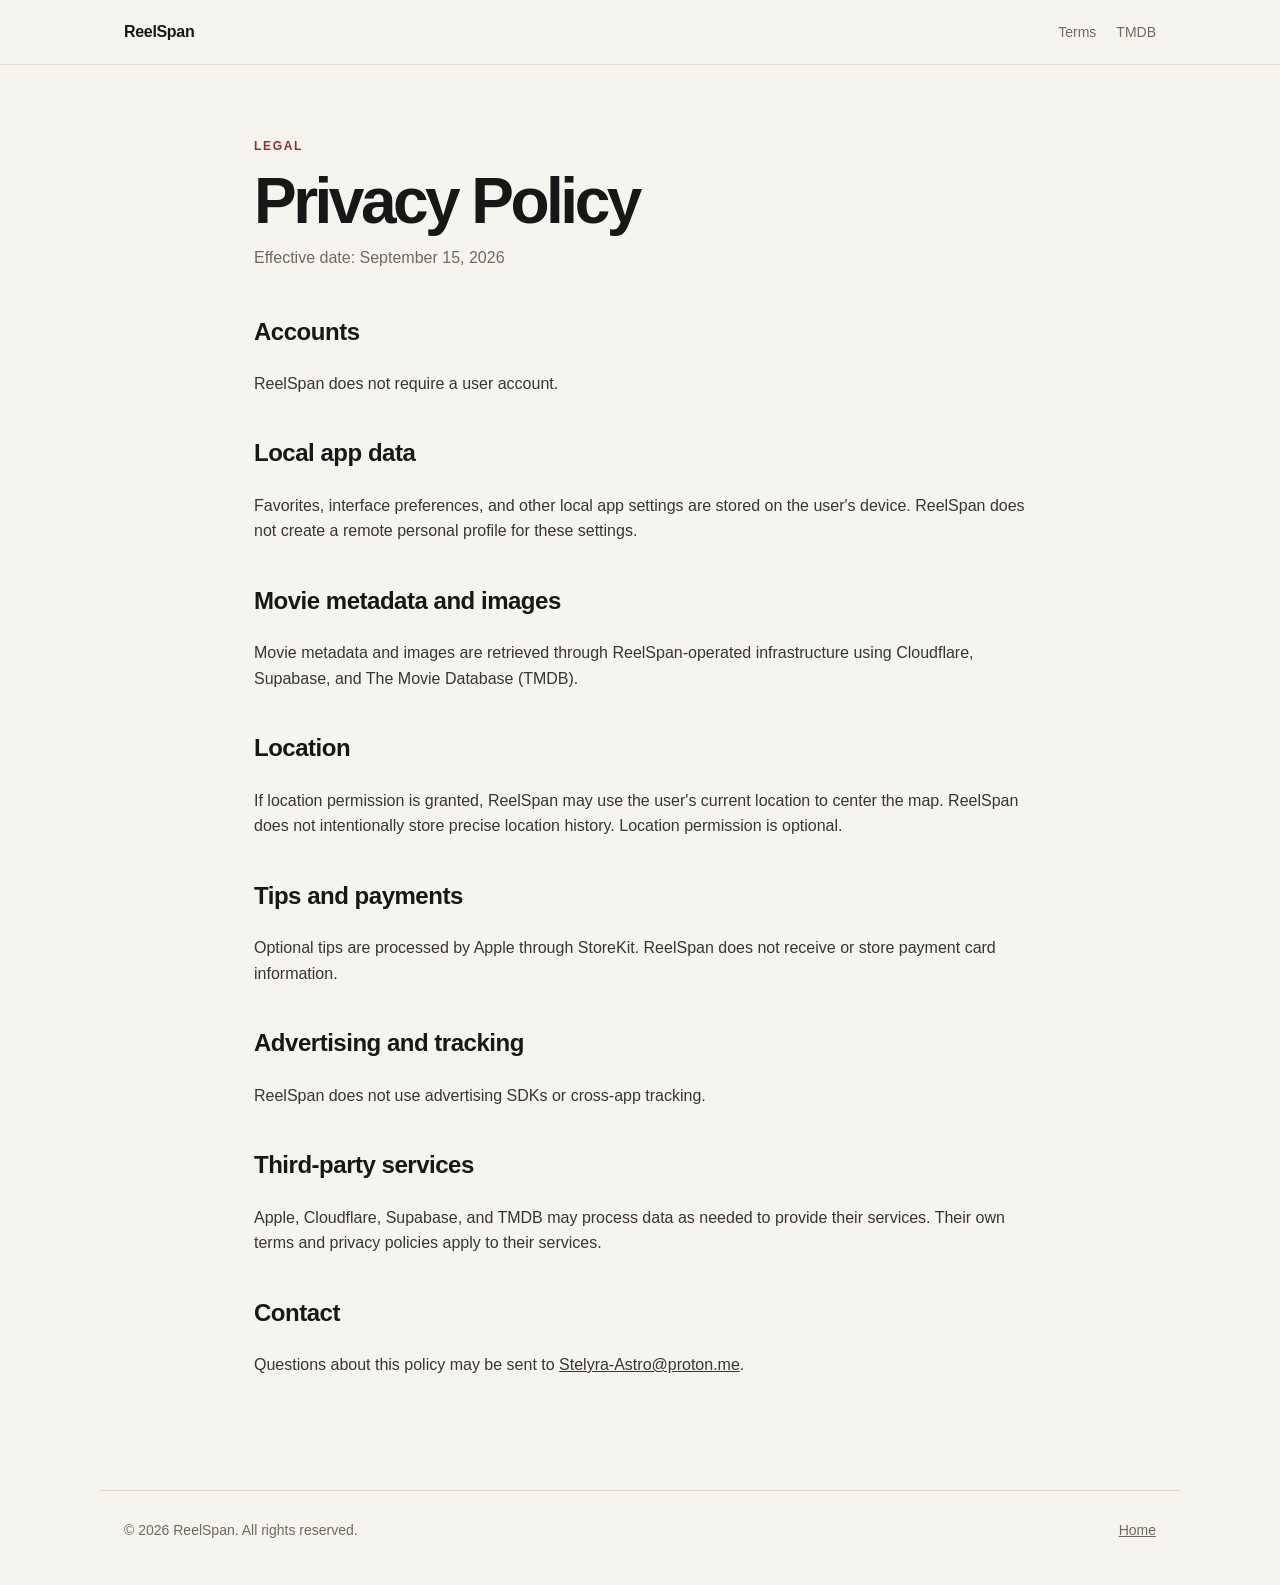
==== privacy/index.html @ 34385f09 "fix: make global place search and publish ReelSpan pages" ====
<!doctype html>
<html lang="en">
<head><meta charset="utf-8" /><meta name="viewport" content="width=device-width, initial-scale=1" /><meta name="description" content="Privacy Policy for ReelSpan." /><title>Privacy Policy — ReelSpan</title><link rel="stylesheet" href="../styles.css" /></head>
<body>
  <header class="site-header"><nav class="nav"><a class="brand" href="../">ReelSpan</a><div class="nav-links"><a href="../terms/">Terms</a><a href="../tmdb/">TMDB</a></div></nav></header>
  <main class="legal">
    <div class="eyebrow">Legal</div><h1>Privacy Policy</h1><div class="updated">Effective date: September 15, 2026</div>
    <h2>Accounts</h2><p>ReelSpan does not require a user account.</p>
    <h2>Local app data</h2><p>Favorites, interface preferences, and other local app settings are stored on the user's device. ReelSpan does not create a remote personal profile for these settings.</p>
    <h2>Movie metadata and images</h2><p>Movie metadata and images are retrieved through ReelSpan-operated infrastructure using Cloudflare, Supabase, and The Movie Database (TMDB).</p>
    <h2>Location</h2><p>If location permission is granted, ReelSpan may use the user's current location to center the map. ReelSpan does not intentionally store precise location history. Location permission is optional.</p>
    <h2>Tips and payments</h2><p>Optional tips are processed by Apple through StoreKit. ReelSpan does not receive or store payment card information.</p>
    <h2>Advertising and tracking</h2><p>ReelSpan does not use advertising SDKs or cross-app tracking.</p>
    <h2>Third-party services</h2><p>Apple, Cloudflare, Supabase, and TMDB may process data as needed to provide their services. Their own terms and privacy policies apply to their services.</p>
    <h2>Contact</h2><p>Questions about this policy may be sent to <a href="mailto:Stelyra-Astro@proton.me">Stelyra-Astro@proton.me</a>.</p>
  </main>
  <footer class="footer"><div>© 2026 ReelSpan. All rights reserved.</div><div><a href="../">Home</a></div></footer>
</body>
</html>
---- styles.css ----
:root { --bg:#f6f4ef; --surface:#fff; --text:#171717; --muted:#6e6a63; --line:#ded9cf; --accent:#8f2f2f; --max:1080px; }
* { box-sizing:border-box; }
html { scroll-behavior:smooth; }
body { margin:0; font-family:-apple-system,BlinkMacSystemFont,"SF Pro Text","Segoe UI",sans-serif; color:var(--text); background:var(--bg); line-height:1.6; }
a { color:inherit; }
.site-header { position:sticky; top:0; z-index:10; backdrop-filter:blur(16px); background:rgba(246,244,239,.9); border-bottom:1px solid rgba(222,217,207,.8); }
.nav { max-width:var(--max); margin:0 auto; min-height:64px; padding:0 24px; display:flex; align-items:center; justify-content:space-between; gap:24px; }
.brand { font-weight:750; letter-spacing:-.02em; text-decoration:none; }
.nav-links { display:flex; gap:20px; flex-wrap:wrap; }
.nav-links a { text-decoration:none; color:var(--muted); font-size:14px; }
.nav-links a:hover { color:var(--text); }
.hero { max-width:var(--max); margin:0 auto; padding:96px 24px 72px; display:grid; grid-template-columns:1.2fr .8fr; gap:56px; align-items:center; }
.eyebrow { text-transform:uppercase; letter-spacing:.14em; font-size:12px; font-weight:700; color:var(--accent); }
h1 { font-size:clamp(46px,7vw,84px); line-height:.98; letter-spacing:-.055em; margin:14px 0 24px; }
.hero p { max-width:650px; font-size:20px; color:var(--muted); }
.cta-row { display:flex; gap:12px; margin-top:30px; flex-wrap:wrap; }
.button { display:inline-flex; align-items:center; justify-content:center; min-height:46px; padding:0 18px; border-radius:12px; text-decoration:none; font-weight:650; border:1px solid var(--line); background:var(--surface); }
.button.primary { background:var(--text); color:#fff; border-color:var(--text); }
.poster-card { min-height:430px; border-radius:28px; border:1px solid var(--line); background:radial-gradient(circle at 70% 20%,rgba(143,47,47,.18),transparent 30%),linear-gradient(145deg,#fff,#e9e4d9); padding:28px; display:flex; flex-direction:column; justify-content:space-between; box-shadow:0 20px 60px rgba(40,30,20,.08); }
.poster-card .mock-title { font-size:32px; font-weight:750; letter-spacing:-.04em; }
.poster-card .mock-meta { color:var(--muted); font-size:14px; }
.map-orbit { width:210px; height:210px; margin:auto; border-radius:50%; border:1px solid rgba(23,23,23,.25); position:relative; }
.map-orbit:before,.map-orbit:after { content:""; position:absolute; inset:26px -18px; border:2px solid rgba(143,47,47,.45); border-radius:50%; transform:rotate(-18deg); }
.map-orbit:after { inset:-12px 36px; transform:rotate(62deg); border-color:rgba(23,23,23,.16); }
.section { max-width:var(--max); margin:0 auto; padding:72px 24px; }
.section h2 { font-size:clamp(32px,4vw,48px); letter-spacing:-.04em; margin:0 0 14px; }
.section-intro { color:var(--muted); max-width:720px; margin-bottom:34px; }
.grid-3 { display:grid; grid-template-columns:repeat(3,1fr); gap:18px; }
.card { background:var(--surface); border:1px solid var(--line); border-radius:18px; padding:24px; }
.card h3 { margin-top:0; font-size:20px; }
.card p { color:var(--muted); margin-bottom:0; }
.callout { border-top:1px solid var(--line); border-bottom:1px solid var(--line); padding:56px 0; margin:20px 0; font-size:clamp(28px,4vw,48px); line-height:1.15; letter-spacing:-.04em; font-weight:700; }
.legal { max-width:820px; margin:0 auto; padding:72px 24px 96px; }
.legal h1 { font-size:clamp(42px,6vw,64px); margin-bottom:12px; }
.legal .updated { color:var(--muted); margin-bottom:42px; }
.legal h2 { margin-top:38px; font-size:24px; letter-spacing:-.02em; }
.legal p,.legal li { color:#383632; }
.legal ul { padding-left:22px; }
.tmdb-logo { display:block; width:min(300px,80%); height:auto; margin:28px 0 38px; }
.footer { border-top:1px solid var(--line); max-width:var(--max); margin:0 auto; padding:28px 24px 44px; display:flex; justify-content:space-between; gap:24px; flex-wrap:wrap; color:var(--muted); font-size:14px; }
.footer a { color:var(--muted); }
@media (max-width:780px) { .hero{grid-template-columns:1fr;padding-top:64px;} .grid-3{grid-template-columns:1fr;} .nav{align-items:flex-start;padding-top:16px;padding-bottom:16px;} .nav-links{justify-content:flex-end;gap:12px;} .hero p{font-size:18px;} }
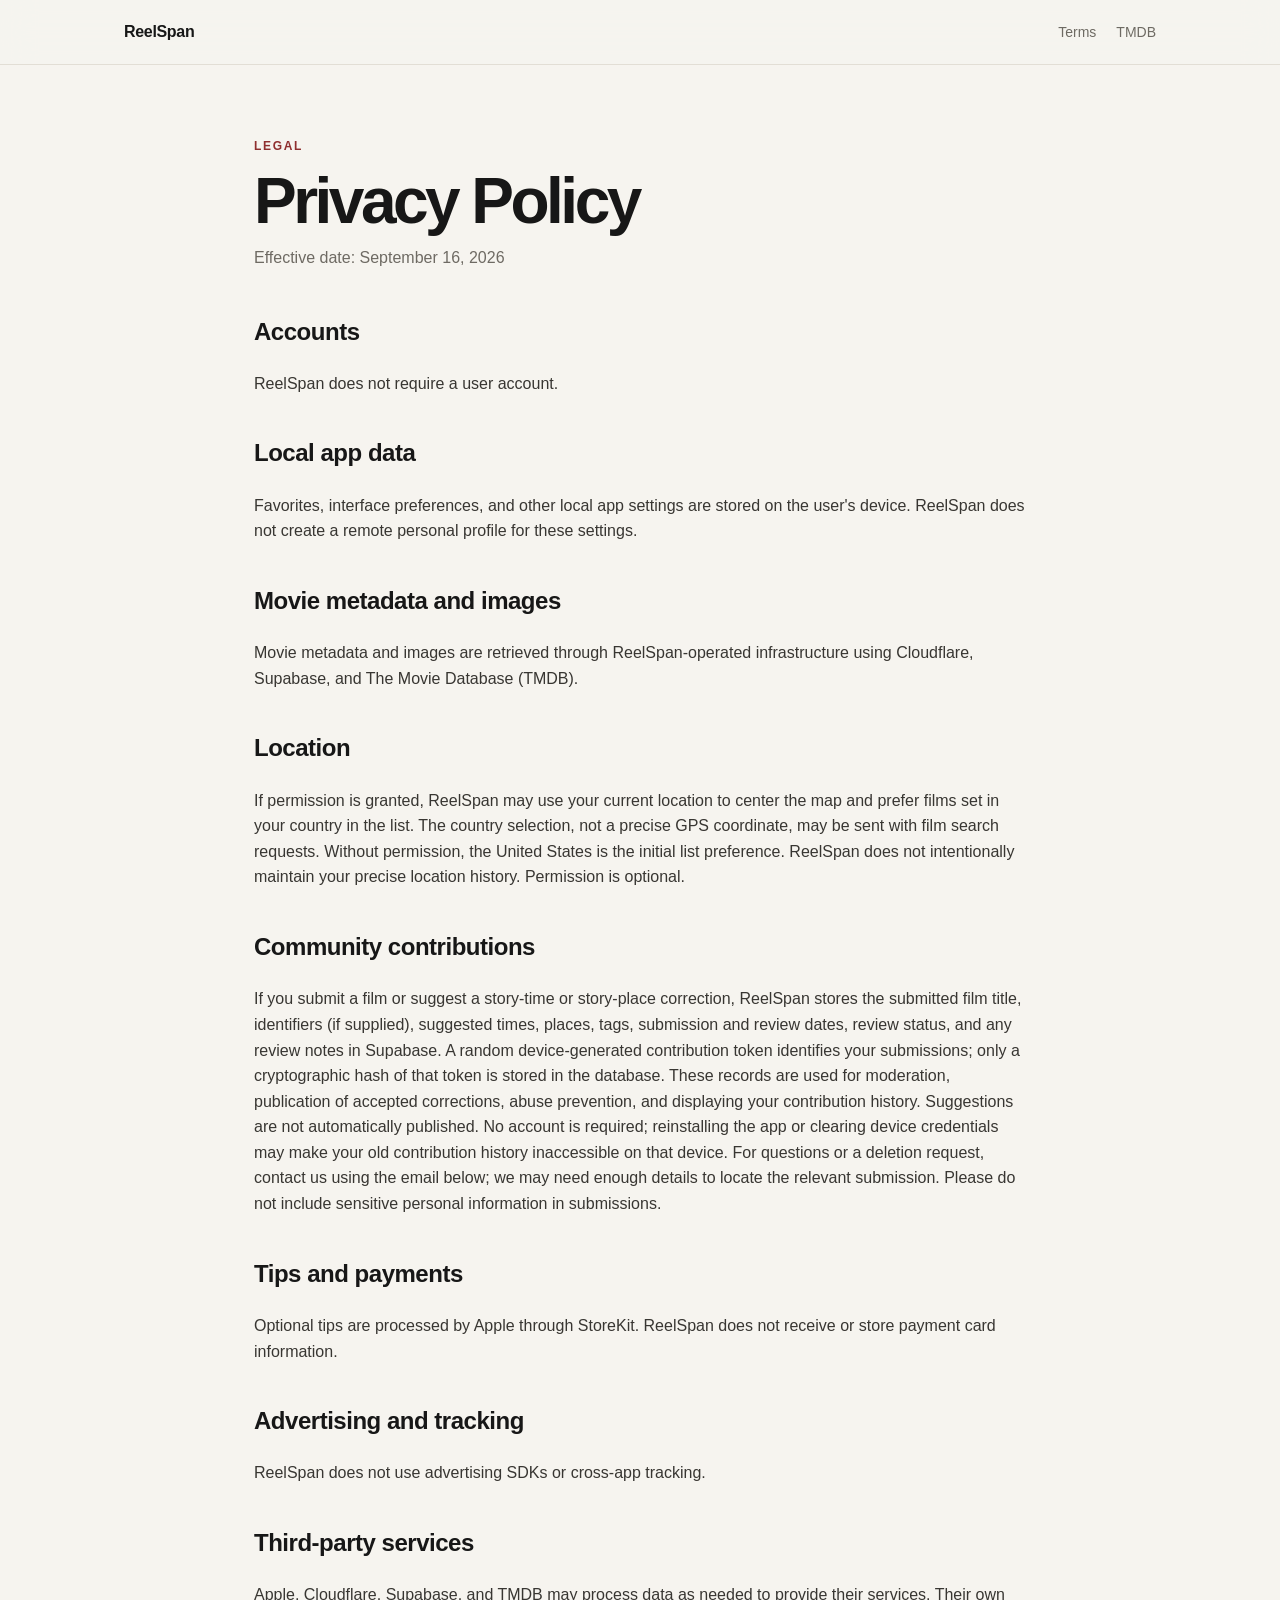
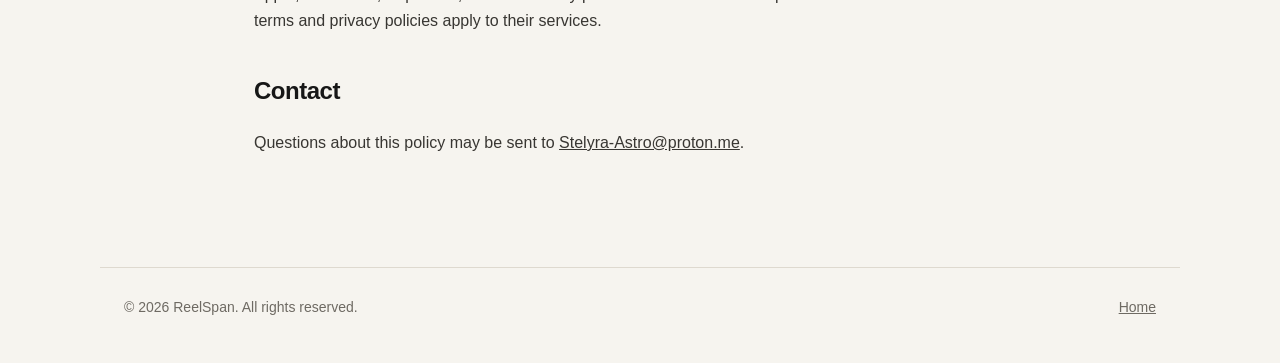
==== commit 4fefd4f3: "feat: merge grouped discovery and community contributions" ====
--- a/privacy/index.html
+++ b/privacy/index.html
@@ -4,11 +4,12 @@
 <body>
   <header class="site-header"><nav class="nav"><a class="brand" href="../">ReelSpan</a><div class="nav-links"><a href="../terms/">Terms</a><a href="../tmdb/">TMDB</a></div></nav></header>
   <main class="legal">
-    <div class="eyebrow">Legal</div><h1>Privacy Policy</h1><div class="updated">Effective date: September 15, 2026</div>
+    <div class="eyebrow">Legal</div><h1>Privacy Policy</h1><div class="updated">Effective date: September 16, 2026</div>
     <h2>Accounts</h2><p>ReelSpan does not require a user account.</p>
     <h2>Local app data</h2><p>Favorites, interface preferences, and other local app settings are stored on the user's device. ReelSpan does not create a remote personal profile for these settings.</p>
     <h2>Movie metadata and images</h2><p>Movie metadata and images are retrieved through ReelSpan-operated infrastructure using Cloudflare, Supabase, and The Movie Database (TMDB).</p>
-    <h2>Location</h2><p>If location permission is granted, ReelSpan may use the user's current location to center the map. ReelSpan does not intentionally store precise location history. Location permission is optional.</p>
+    <h2>Location</h2><p>If permission is granted, ReelSpan may use your current location to center the map and prefer films set in your country in the list. The country selection, not a precise GPS coordinate, may be sent with film search requests. Without permission, the United States is the initial list preference. ReelSpan does not intentionally maintain your precise location history. Permission is optional.</p>
+    <h2>Community contributions</h2><p>If you submit a film or suggest a story-time or story-place correction, ReelSpan stores the submitted film title, identifiers (if supplied), suggested times, places, tags, submission and review dates, review status, and any review notes in Supabase. A random device-generated contribution token identifies your submissions; only a cryptographic hash of that token is stored in the database. These records are used for moderation, publication of accepted corrections, abuse prevention, and displaying your contribution history. Suggestions are not automatically published. No account is required; reinstalling the app or clearing device credentials may make your old contribution history inaccessible on that device. For questions or a deletion request, contact us using the email below; we may need enough details to locate the relevant submission. Please do not include sensitive personal information in submissions.</p>
     <h2>Tips and payments</h2><p>Optional tips are processed by Apple through StoreKit. ReelSpan does not receive or store payment card information.</p>
     <h2>Advertising and tracking</h2><p>ReelSpan does not use advertising SDKs or cross-app tracking.</p>
     <h2>Third-party services</h2><p>Apple, Cloudflare, Supabase, and TMDB may process data as needed to provide their services. Their own terms and privacy policies apply to their services.</p>
--- a/styles.css
+++ b/styles.css
@@ -40,3 +40,15 @@
 .footer { border-top:1px solid var(--line); max-width:var(--max); margin:0 auto; padding:28px 24px 44px; display:flex; justify-content:space-between; gap:24px; flex-wrap:wrap; color:var(--muted); font-size:14px; }
 .footer a { color:var(--muted); }
 @media (max-width:780px) { .hero{grid-template-columns:1fr;padding-top:64px;} .grid-3{grid-template-columns:1fr;} .nav{align-items:flex-start;padding-top:16px;padding-bottom:16px;} .nav-links{justify-content:flex-end;gap:12px;} .hero p{font-size:18px;} }
+
+/* Interactive app preview — static GitHub Pages demo, intentionally separate from live data. */
+.hero-preview{min-height:375px;border:1px solid #dce7ee;background:#fff;border-radius:28px;padding:26px;box-shadow:0 24px 75px #20384c13;color:#1b3446;display:flex;flex-direction:column;gap:15px;transform:rotate(1deg)}
+.hero-preview-top{display:flex;justify-content:space-between;align-items:center;font:700 30px Georgia,serif;letter-spacing:-.055em}.preview-badge{font:600 11px sans-serif;letter-spacing:.07em;color:#597084}.hero-preview-search,.hero-preview-filters span{background:#eff4f8;border-radius:10px;padding:9px 13px;color:#5a7184;font-size:12px}.hero-preview-filters{display:flex;gap:6px}.hero-preview-filters span{padding:6px}.hero-preview-film{display:flex;gap:11px;border-top:1px solid #eaf0f3;padding:9px 0}.hero-preview-film .mini-poster{width:48px;height:65px;display:grid;place-items:center;background:linear-gradient(145deg,#153149,#879cad);border-radius:5px;color:#fff;font:700 19px Georgia,serif}.hero-preview-film .alternative{background:linear-gradient(145deg,#6b3945,#c4a58f)}.hero-preview-film strong{display:block;font:700 16px Georgia,serif}.hero-preview-film small,.hero-preview-film em{display:block;font-size:11px;color:#728395;margin-top:5px}.hero-preview-film em{font-style:normal}.hero-preview-link{font-size:12px;text-decoration:none;color:#315f80;font-weight:700;margin-top:auto;text-align:right}
+.try-app{max-width:1120px}.try-intro{display:flex;justify-content:space-between;gap:40px;align-items:end;margin-bottom:32px}.try-intro h2{margin:8px 0}.try-intro p{max-width:650px;color:#62707c}.try-intro .demo-disclosure{font-size:12px;max-width:620px;line-height:1.65}.try-tips{min-width:190px;color:#7f929f;font:italic 20px/2 Georgia,serif}.demo-shell{display:flex;justify-content:center;gap:clamp(32px,8vw,120px);align-items:center;background:radial-gradient(ellipse at 51% 38%,#fff 2%,#edf2f5 95%);border:1px solid #e2e8ec;border-radius:32px;padding:36px 24px 30px;overflow:hidden}
+.demo-phone{position:relative;border:8px solid #1e252c;border-radius:43px;width:min(385px,100%);height:710px;flex:none;background:#fff;box-shadow:0 26px 60px #18314635;overflow:hidden}.demo-island{position:absolute;z-index:4;top:9px;width:91px;height:22px;background:#15171b;border-radius:30px;left:50%;transform:translateX(-50%)}.demo-home-indicator{position:absolute;bottom:8px;height:4px;width:93px;background:#222;border-radius:20px;left:50%;transform:translateX(-50%)}.demo-app{height:100%;display:flex;flex-direction:column;background:#fff;padding:35px 10px 20px;font:12px/1.45 -apple-system,BlinkMacSystemFont,"Segoe UI",sans-serif;color:#1a3549;position:relative}.demo-app button,.demo-app select{font:inherit;cursor:pointer;color:inherit}.demo-app button:focus-visible,.demo-app input:focus-visible,.demo-app select:focus-visible{outline:2px solid #528fb9;outline-offset:2px}.demo-app-header{display:flex;align-items:center;gap:6px;padding:4px 5px 11px}.demo-app-header>div{flex:1}.demo-app-name{font:bold 27px/1 Georgia,serif;letter-spacing:-.045em}.demo-app-subtitle{font-size:10px;color:#708393;margin-top:4px}.demo-icon-button{width:33px;height:33px;border:0;background:none;border-radius:8px;font-size:20px}.demo-icon-button:hover{background:#eff4f8}.demo-segment{display:flex;padding:3px;background:#eef3f7;border-radius:11px;gap:3px}.demo-segment button{flex:1;border:0;background:none;border-radius:8px;padding:8px}.demo-segment button.active{background:#19384d;color:white}.demo-search{display:flex;align-items:center;gap:8px;padding:0 11px;margin-top:10px;border-radius:10px;background:#eef3f7;height:40px;color:#7793a5}.demo-search input{width:100%;min-width:0;border:0;background:transparent;font-size:12px;color:#244053;outline:none}.demo-filters{display:flex;gap:4px;margin-top:9px}.demo-filters button{border:1px solid #e2ebef;border-radius:9px;background:#fff;flex:1;min-width:0;padding:8px 2px;white-space:nowrap;font-size:10px}.demo-filters button.selected{background:#e5f2fa;border-color:#a6c6d9}.demo-context{display:flex;align-items:center;gap:5px;margin:9px 0 4px;color:#738594;font-size:10px}.demo-context>span{flex:1}.demo-context button{border:0;background:none;color:#346482}.demo-context select{border:0;background:#edf2f6;border-radius:8px;font-size:10px;max-width:114px;padding:5px}.demo-results{overflow-y:auto;flex:1;min-height:0;scrollbar-width:thin}.demo-film{display:flex;align-items:flex-start;gap:10px;border-bottom:1px solid #e6edf1;padding:10px 1px}.demo-poster{width:63px;height:87px;flex:none;border-radius:6px;background:linear-gradient(155deg,var(--tone,#304d64),#0d2337);display:flex;align-items:end;justify-content:center;padding:6px;text-align:center;color:#fff;font:bold 10px/1.1 Georgia,serif;letter-spacing:.03em}.demo-film-info{min-width:0;flex:1}.demo-film-name{font:bold 15px/1.15 Georgia,serif;display:block}.demo-film-sub{color:#708293;font-size:10px;margin-top:3px}.demo-film-tags{display:flex;gap:4px;flex-wrap:wrap;margin-top:8px}.demo-film-tags span{background:#eaf2f7;color:#3c647f;border-radius:6px;padding:3px 6px;font-size:9px}.demo-film-tags span:nth-child(2){background:#f5eee5;color:#80634b}.demo-film-actions{display:flex;gap:6px;margin-top:7px}.demo-film-actions button{border:0;background:none;font-size:10px;color:#47718d;text-align:left;padding:0}.demo-group-label{position:sticky;top:0;background:#f4f8fa;z-index:1;padding:9px 8px;font:bold 13px Georgia,serif}.demo-empty{text-align:center;padding:40px 12px;color:#728596}.demo-map{min-height:380px;height:100%;background:#eaf1ee;position:relative;overflow:hidden;border-radius:12px;margin-top:9px}.demo-map:before{content:"";position:absolute;inset:0;background:linear-gradient(135deg,transparent 40%,#d2e6d8 40% 54%,transparent 54%),linear-gradient(35deg,transparent 35%,#d8e6d1 35% 55%,transparent 55%),repeating-linear-gradient(17deg,transparent 0 43px,#b9d5d2 44px 45px,transparent 46px 87px);opacity:.8}.demo-pin{position:absolute;z-index:1;border:0;border-radius:50%;width:28px;height:28px;background:#264a65;color:white!important;box-shadow:0 3px 10px #1e415055}.demo-map-note{position:absolute;bottom:12px;left:12px;right:12px;background:#fffffff2;border-radius:9px;padding:9px;font-size:11px;z-index:1}.demo-overlay{position:absolute;inset:35px 0 0;background:#132b3b65;z-index:5;display:flex;align-items:flex-end}.demo-overlay[hidden]{display:none}.demo-sheet{width:100%;background:#fff;border-radius:20px 20px 0 0;max-height:95%;overflow:auto;padding:14px 14px 22px;box-shadow:0 -15px 35px #0b1c2830}.demo-sheet-head{display:flex;align-items:center;justify-content:space-between;gap:10px;font:bold 19px Georgia,serif;padding:3px 2px 12px;border-bottom:1px solid #e7eef2}.demo-sheet-head button{border:0;background:#edf3f7;border-radius:50%;width:27px;height:27px}.demo-option{width:100%;padding:12px 6px;border:0;border-bottom:1px solid #edf1f4;background:#fff;display:flex;align-items:center;justify-content:space-between;text-align:left}.demo-option small{color:#8a9ca9}.demo-back{border:0;background:none;color:#416f92;padding:10px 2px}.demo-sheet input,.demo-sheet textarea{width:100%;border:1px solid #dce5ec;border-radius:7px;padding:9px;margin-top:6px;font-size:12px}.demo-sheet label{display:block;font-size:11px;font-weight:600;margin-top:10px}.demo-submit{background:#183b52!important;color:#fff!important;border:0;padding:11px;border-radius:9px;margin-top:12px;width:100%}.demo-note{font-size:10px;color:#79909f;line-height:1.5}.demo-counter{display:flex;gap:6px;margin:13px 0}.demo-counter span{flex:1;background:#edf4f8;padding:9px 5px;text-align:center;border-radius:7px;font-size:10px}.demo-counter b{display:block;font-size:15px}.demo-history{border-top:1px solid #edf1f4;padding:9px 0;font-size:11px}.demo-history small{color:#7f91a0}.demo-guide{max-width:270px;color:#253e50}.demo-guide h3{font:normal 47px/1.03 Georgia,serif;letter-spacing:-.04em;margin:14px 0 20px}.demo-guide p{color:#778792;line-height:1.8}.demo-guide-rule{width:35px;height:1px;background:#a8b7c1;margin:24px 0}.demo-guide .button{margin-top:14px}.demo-app .demo-only{font-size:10px;color:#637b89}
+@media(max-width:760px){.hero-preview{transform:none}.try-intro{display:block}.try-tips{font-size:14px}.demo-shell{padding:25px 8px;display:block}.demo-phone{margin:auto;max-width:100%}.demo-guide{margin:28px auto 0;text-align:center}.demo-guide h3{font-size:32px}.demo-guide-rule{margin:18px auto}.demo-guide .button{margin-top:4px}.hero{gap:25px}}
+.demo-overlay .demo-page{position:absolute;inset:0;background:#fff;overflow:auto;padding:14px 16px 22px}.demo-page .demo-sheet-head{padding-top:2px}.demo-page h3{font:700 19px Georgia,serif}.demo-page .demo-note{line-height:1.6}
+
+/* Group by place: show continent before its country headings. */
+.demo-continent-label {font-size: 1rem; padding-top: 1.1rem; font-weight: 750;}
+.demo-country-label {padding-left: 1.1rem; font-size: .83rem;}
